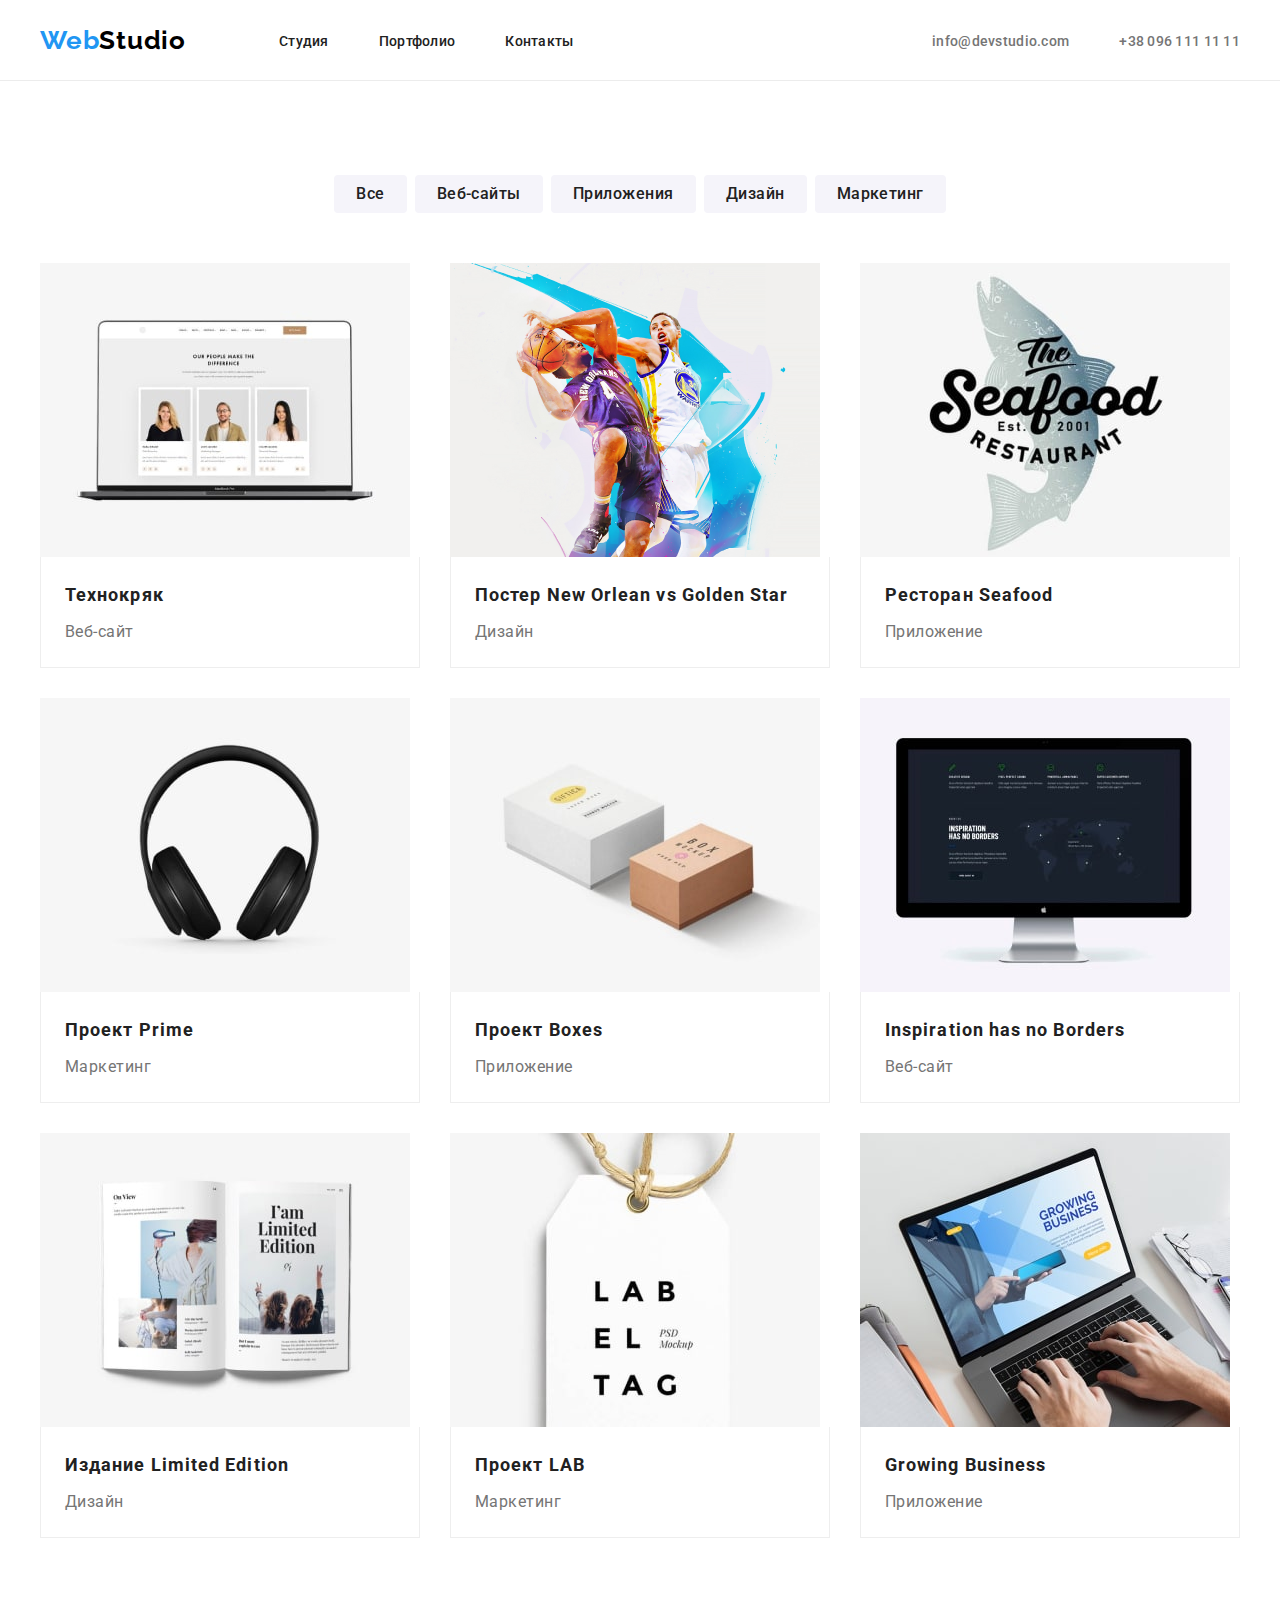
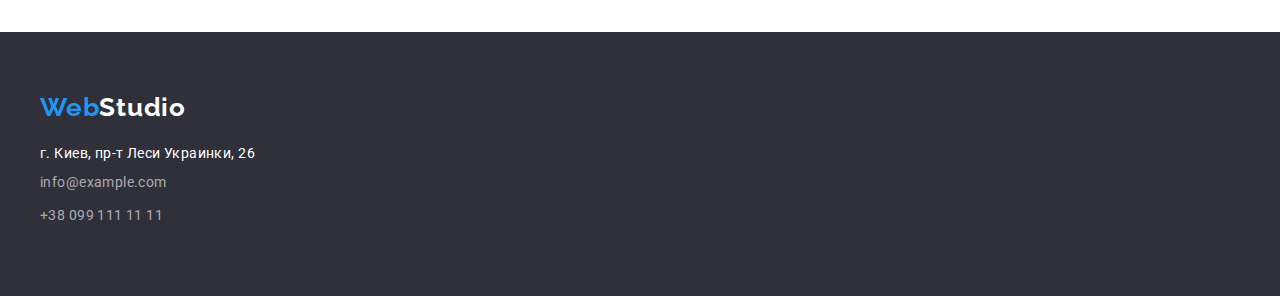
==== portfolio.html @ 244c128b "create document" ====
<!DOCTYPE html>
<html lang="en">
<head>
    <meta charset="UTF-8">
    <meta http-equiv="X-UA-Compatible" content="IE=edge">
    <meta name="viewport" content="width=device-width, initial-scale=1.0">
    <title>Portfolio</title>
    <link rel="preconnect" href="https://fonts.googleapis.com">
    <link rel="preconnect" href="https://fonts.gstatic.com" crossorigin>
    <link href="https://fonts.googleapis.com/css2?family=Raleway:wght@700&family=Roboto:wght@400;500;700;900&display=swap"
        rel="stylesheet">

        <link rel="stylesheet" href="https://cdnjs.cloudflare.com/ajax/libs/modern-normalize/1.1.0/modern-normalize.min.css"
            integrity="sha512-wpPYUAdjBVSE4KJnH1VR1HeZfpl1ub8YT/NKx4PuQ5NmX2tKuGu6U/JRp5y+Y8XG2tV+wKQpNHVUX03MfMFn9Q=="
            crossorigin="anonymous" referrerpolicy="no-referrer" />


    <link rel="stylesheet" href="./css/styles.css">
</head>
    <body class="body">
        <!-- Верхняя линия-->
        <header class="header">
            <div class="container header-container">
                <nav class="header-navigation">
                    
                    <a class="link mainlogo" href="">Web<span class="mainlogo-second">Studio</span></a>
                    
                    <!-- Навигация -->
                    <ul class="list header-list">
                        <li class="header-item "><a class="link header-link" href="./index.html">Студия</a></li>
                        <li class="header-item "><a class="link header-link" href="./portfolio.html">Портфолио</a></li>
                        <li class="header-item "><a class="link header-link" href="">Контакты</a></li>
                    </ul>
                </nav>
                <!-- Контакты -->
                <ul class="list contacts-list">
                    <li class="contact-item"><a class="link contact-link" href="">info@devstudio.com</a></li>
                    <li class="contact-item"><a class="link contact-link" href="">+38 096 111 11 11</a></li>
                </ul>
            </div>
        </header>
        
        <main class="main">
            <section class="main-section">
                <div class="container header-container">
                <!-- <h1 class="visually-hidden">Портфолио</h1> -->
                <!-- <section class="button-section"> -->
                    <ul class="list button-section-list">
                        <li class="button-section-item">
                            <button class="button-section-btn" type="button">Все</button>
                        </li>
                        <li class="button-section-item">
                            <button class="button-section-btn" type="button">Веб-сайты</button>
                        </li>
                        <li class="button-section-item">
                            <button class="button-section-btn" type="button">Приложения</button>
                        </li>
                        <li class="button-section-item">
                            <button class="button-section-btn" type="button">Дизайн</button>
                        </li>
                        <li class="button-section-item">
                            <button class="button-section-btn" type="button">Маркетинг</button>
                        </li>
                    </ul>
                <!-- </section> -->
                <!-- <section class="main-section"> -->
                </div>
                <div class="container header-container">
                    <ul class="list main-section-list">
                        <li class="main-section-item">
                            
                                <img src="./img/portfolio1.jpg" alt="" width="370" >
                            <div class="main-section-card">
                                <h3 class="main-section-title">Технокряк</h3>
                                <p class="main-section-text">Веб-сайт</p>
                            </div>
                        </li>
                        <li class="main-section-item">
                            
                                <img src="./img/portfolio2.jpg" alt="" width="370" >
                            <div class="main-section-card">
                                <h3 class="main-section-title">Постер New Orlean vs Golden Star</h3>
                                <p class="main-section-text">Дизайн</p>
                            </div>
                        </li>
                        <li class="main-section-item">
                            
                                <img src="./img/portfolio3.jpg" alt="" width="370" >
                            <div class="main-section-card">
                                <h3 class="main-section-title">Ресторан Seafood</h3>
                                <p class="main-section-text">Приложение</p>
                            </div>
                        </li>
                        <li class="main-section-item">
                            
                                <img src="./img/portfolio4.jpg" alt="" width="370" >
                            <div class="main-section-card">
                                <h3 class="main-section-title">Проект Prime</h3>
                                <p class="main-section-text">Маркетинг</p>
                            </div>
                        </li>
                        <li class="main-section-item">
                            
                                <img src="./img/portfolio5.jpg" alt="" width="370" >
                            <div class="main-section-card">
                                <h3 class="main-section-title">Проект Boxes</h3>
                                <p class="main-section-text">Приложение</p>
                            </div>
                        </li>
                        <li class="main-section-item">
                            
                                <img src="./img/portfolio6.jpg" alt="" width="370" >
                            <div class="main-section-card">
                                <h3 class="main-section-title">Inspiration has no Borders</h3>
                                <p class="main-section-text">Веб-сайт</p>
                            </div>
                        </li>
                        <li class="main-section-item">
                            
                                <img src="./img/portfolio7.jpg" alt="" width="370" >
                            <div class="main-section-card">
                                <h3 class="main-section-title">Издание Limited Edition</h3>
                                <p class="main-section-text">Дизайн</p>
                            </div>
                        </li>
                        <li class="main-section-item">
                            
                                <img src="./img/portfolio8.jpg" alt="" width="370" >
                            <div class="main-section-card">
                                <h3 class="main-section-title">Проект LAB</h3>
                                <p class="main-section-text">Маркетинг</p>
                            </div>
                        </li>
                        <li class="main-section-item">
                            
                                <img src="./img/portfolio9.jpg" alt="" width="370" >
                            <div class="main-section-card">
                                <h3 class="main-section-title">Growing Business</h3>
                                <p class="main-section-text">Приложение</p>
                            </div>
                        </li>
                    </ul>
                </div>
            </section>

        </main>

        <!-- Подвал -->
    <footer class="footer">
        <div class="container">
            <address class="addres">
                <a class="link mainlogo" href="">Web<span class="mainlogo-third">Studio</span></a>
                <ul class="list addres-list">
                    <li class="address-item"><a class="link addres-link-1" href="https://goo.gl/maps/SievRyqMkTLKLwNH8">г.
                            Киев, пр-т Леси Украинки, 26</a></li>
                    <li class="address-item"><a class="link addres-link-2"
                            href="milto:info@example.com">info@example.com</a></li>
                    <li class="address-item"><a class="link addres-link-2" href="tel:+380991111111">+38 099 111 11 11</a>
                    </li>
                </ul>
            </address>
        </div>
    </footer>
        
    </body>
</html>
---- css/styles.css ----
:root {
  --main-logo-color: #2196f3;
  --second-logo-color: #000000;
  --thirdlogo-color: #ffffff;
  --header-text-color-first: #212121;
  --header-text-color-second: #757575;
  --header-text-color-third: #2196f3;
  --main-text-color: #212121;
  --second-text-color: #757575;
  --third-text-color: #ffffff;
  --footer-color-contact1: #ffffff;
  --footer-color-contact2: rgba(255, 255, 255, 0.6);
  --main-btn-color: #f5f4fa;
  --second-btn-color: #2196f3;
  --third-btn-color: #188ce8;
  --background-color: #2f303a;
}

img {
  display: block;
}

p,
h1,
h2,
h3,
h4,
h5,
h6 {
  margin: 0;
}

ul {
  margin: 0;
  padding: 0;
  list-style-type: none;
}

.list {
  list-style: none;
}

.link {
  text-decoration: none;
}

button {
  cursor: pointer;
}

body {
  font-family: 'Roboto', sans-serif;
  color: var(--main-text-color);
  margin: auto;
}

.container {
  width: 1200px;
  padding-right: 15px;
  padding-left: 15px;
  margin: 0 auto;
}

/*------------------ header------------------- */
.header {
  display: flex;
  background-color: #ffffff;
  height: 80px;
  border-bottom: 1px solid #ececec;
}

.header-container {
  display: flex;
  align-items: center;
  justify-content: center;
}

.header-navigation {
  display: flex;
  align-items: center;
}

.mainlogo {
  font-family: Raleway;
  font-weight: 700;
  font-size: 26px;
  line-height: 1.19;
  letter-spacing: 0.03em;
  color: var(--main-logo-color);
}

.mainlogo-second {
  font-family: Raleway;
  font-weight: 700;
  font-size: 26px;
  line-height: 1.19;
  letter-spacing: 0.03em;
  color: var(--second-logo-color);
}

.mainlogo-third {
  font-family: Raleway;
  font-weight: 700;
  font-size: 26px;
  line-height: 1.19;
  letter-spacing: 0.03em;
  color: var(--thirdlogo-color);
}

.header-list {
  display: flex;
  padding-left: 93px;
}

.header-item:not(:last-child) {
  padding-right: 50px;
}

.header-link {
  font-weight: 500;
  font-size: 14px;
  line-height: 1.14;
  letter-spacing: 0.02em;
  color: var(--header-text-color-first);
}

.header-link:hover {
  color: var(--header-text-color-third);
}

.contacts-list {
  display: flex;
  align-items: center;
  margin-left: auto;
}

.contact-item:not(:last-child) {
  padding-right: 50px;
}

.contact-link {
  font-weight: 500;
  font-size: 14px;
  line-height: 1.14;
  letter-spacing: 0.02em;
  color: var(--header-text-color-second);
}

.contact-link:hover {
  color: var(--header-text-color-third);
}
/*------------------ header------------------- */

/*------------------ main------------------- */
.main {
  background-color: #ffffff;
}
/* index.html */
.hero-section {
  display: flex;
  flex-direction: column;
  justify-content: center;
  align-items: center;
  background-color: var(--background-color);
  height: 600px;
}
.hero-title {
  font-weight: 900;
  font-size: 44px;
  line-height: 1.36;
  text-align: center;
  letter-spacing: 0.06em;
  text-transform: uppercase;
  color: var(--third-text-color);
  margin-bottom: 30px;
}

.hero-button {
  font-weight: 700;
  font-size: 16px;
  line-height: 1.87;
  letter-spacing: 0.06em;
  color: var(--third-text-color);
  background-color: var(--second-btn-color);
  cursor: pointer;
  border-radius: 4px;
  border: none;
  font-size: 16px;
  padding: 10px 32px;
  box-shadow: 0px 4px 4px rgba(0, 0, 0, 0.15);
}
.hero-button:hover {
  background-color: var(--third-btn-color);
}

.section-a {
  display: flex;
  padding-top: 94px;
  padding-bottom: 94px;
}

.section-a-list {
  display: flex;
  justify-content: center;
  /* height: 101px; */
}

.section-a-item:not(:last-child) {
  padding-right: 30px;
}

.section-a-card {
  width: 270px;
  /* height: 110px; */
}

.section-a-title {
  font-weight: 700;
  font-size: 14px;
  line-height: 1.14;
  letter-spacing: 0.03em;
  text-transform: uppercase;
  color: var(--main-text-color);
  padding-bottom: 10px;
}

.section-a-text {
  font-weight: 400;
  font-size: 14px;
  line-height: 1.71;
  letter-spacing: 0.03em;
  color: var(--second-text-color);
}

.section-b-title {
  font-weight: 700;
  font-size: 36px;
  line-height: 1.17;
  text-align: center;
  letter-spacing: 0.03em;
  color: var(--main-text-color);
  margin-bottom: 50px;
}

.section-b {
  padding-bottom: 94px;
}

.section-b-list {
  display: flex;
  justify-content: center;
}

.section-b-item:not(:last-child) {
  padding-right: 30px;
}

.section-c {
  background-color: #f5f4fa;
  padding-bottom: 94px;
  padding-top: 94px;
}

.section-c-list {
  display: flex;
  flex-wrap: wrap;
  justify-content: center;
  margin-left: -30px;
}

.section-c-item {
  background-color: var(--white-color);
  box-shadow: 0px 1px 3px rgba(0, 0, 0, 0.12), 0px 1px 1px rgba(0, 0, 0, 0.14),
    0px 2px 1px rgba(0, 0, 0, 0.2);
  margin-left: 30px;
}

.section-c-main-title {
  font-weight: 700;
  font-size: 36px;
  line-height: 1.17;
  text-align: center;
  letter-spacing: 0.03em;
  color: var(--main-text-color);
  margin-bottom: 50px;
}

.section-c-container {
  padding-top: 30px;
  padding-bottom: 30px;
}

.section-c-title {
  font-weight: 500;
  font-size: 16px;
  line-height: 1.19;
  text-align: center;
  letter-spacing: 0.03em;
  color: var(--main-text-color);
  padding-bottom: 10px;
}

.section-c-text {
  font-weight: 400;
  font-size: 16px;
  line-height: 1.19;
  text-align: center;
  letter-spacing: 0.03em;
  color: var(--second-text-color);
}
/* index.html */

/*----------------- portfolio------------------ */
.main-section {
  padding-top: 94px;
  padding-bottom: 94px;
}

.button-section-item {
  display: inline;
}

.button-section-list {
  display: flex;
  justify-content: center;
  margin-bottom: 50px;
}

.button-section-item:not(:last-child) {
  padding-right: 8px;
}

.button-section-btn {
  font-family: Roboto;
  font-weight: 500;
  font-size: 16px;
  line-height: 1.62;
  text-align: center;
  letter-spacing: 0.03em;
  color: var(--main-text-color);
  background-color: var(--main-btn-color);
  cursor: pointer;
  border-radius: 4px;
  border: none;
  padding: 6px 22px;
}
.button-section-btn:hover {
  color: var(--third-text-color);
  background-color: var(--second-btn-color);
  box-shadow: 0px 3px 1px rgba(0, 0, 0, 0.1), 0px 1px 2px rgba(0, 0, 0, 0.08),
    0px 2px 2px rgba(0, 0, 0, 0.12);
}

.main-section-list {
  display: flex;
  flex-wrap: wrap;
  margin-right: -30px;
  margin-bottom: -30px;
}

.main-section-item {
  flex-basis: calc((100% / 3) - 30px);
  margin-right: 30px;
  margin-bottom: 30px;
}

.main-section-card {
  padding: 20px 24px;
  border-bottom: 1px solid #eeeeee;
  border-right: 1px solid #eeeeee;
  border-left: 1px solid #eeeeee;
}

.main-section-title {
  font-weight: 700;
  font-size: 18px;
  line-height: 2;
  letter-spacing: 0.06em;
  color: var(--main-text-color);
  margin-bottom: 4px;
}

.main-section-text {
  font-weight: 400;
  font-size: 16px;
  line-height: 1.87;
  letter-spacing: 0.03em;
  color: var(--second-text-color);
}
/* portfolio */

/*------------------- main---------------------- */

/*-------------------- footer------------------- */
.footer {
  display: flex;
  background-color: var(--background-color);
  padding-top: 60px;
  padding-bottom: 60px;
}
.addres {
  font-style: normal;
}
.addres-link-1 {
  font-weight: 400;
  font-size: 14px;
  line-height: 1.71px;
  letter-spacing: 0.03em;
  color: var(--footer-color-contact1);
}

.addres-list {
  padding-top: 20px;
}

.address-item {
  margin-bottom: 9px;
}

.addres-link-2 {
  font-weight: 400;
  font-size: 14px;
  line-height: 1.71;
  letter-spacing: 0.03em;
  color: var(--footer-color-contact2);
}

.addres-link-1:hover {
  color: var(--header-text-color-third);
}
.addres-link-2:hover {
  color: var(--header-text-color-third);
}
/*------------------ footer------------------- */
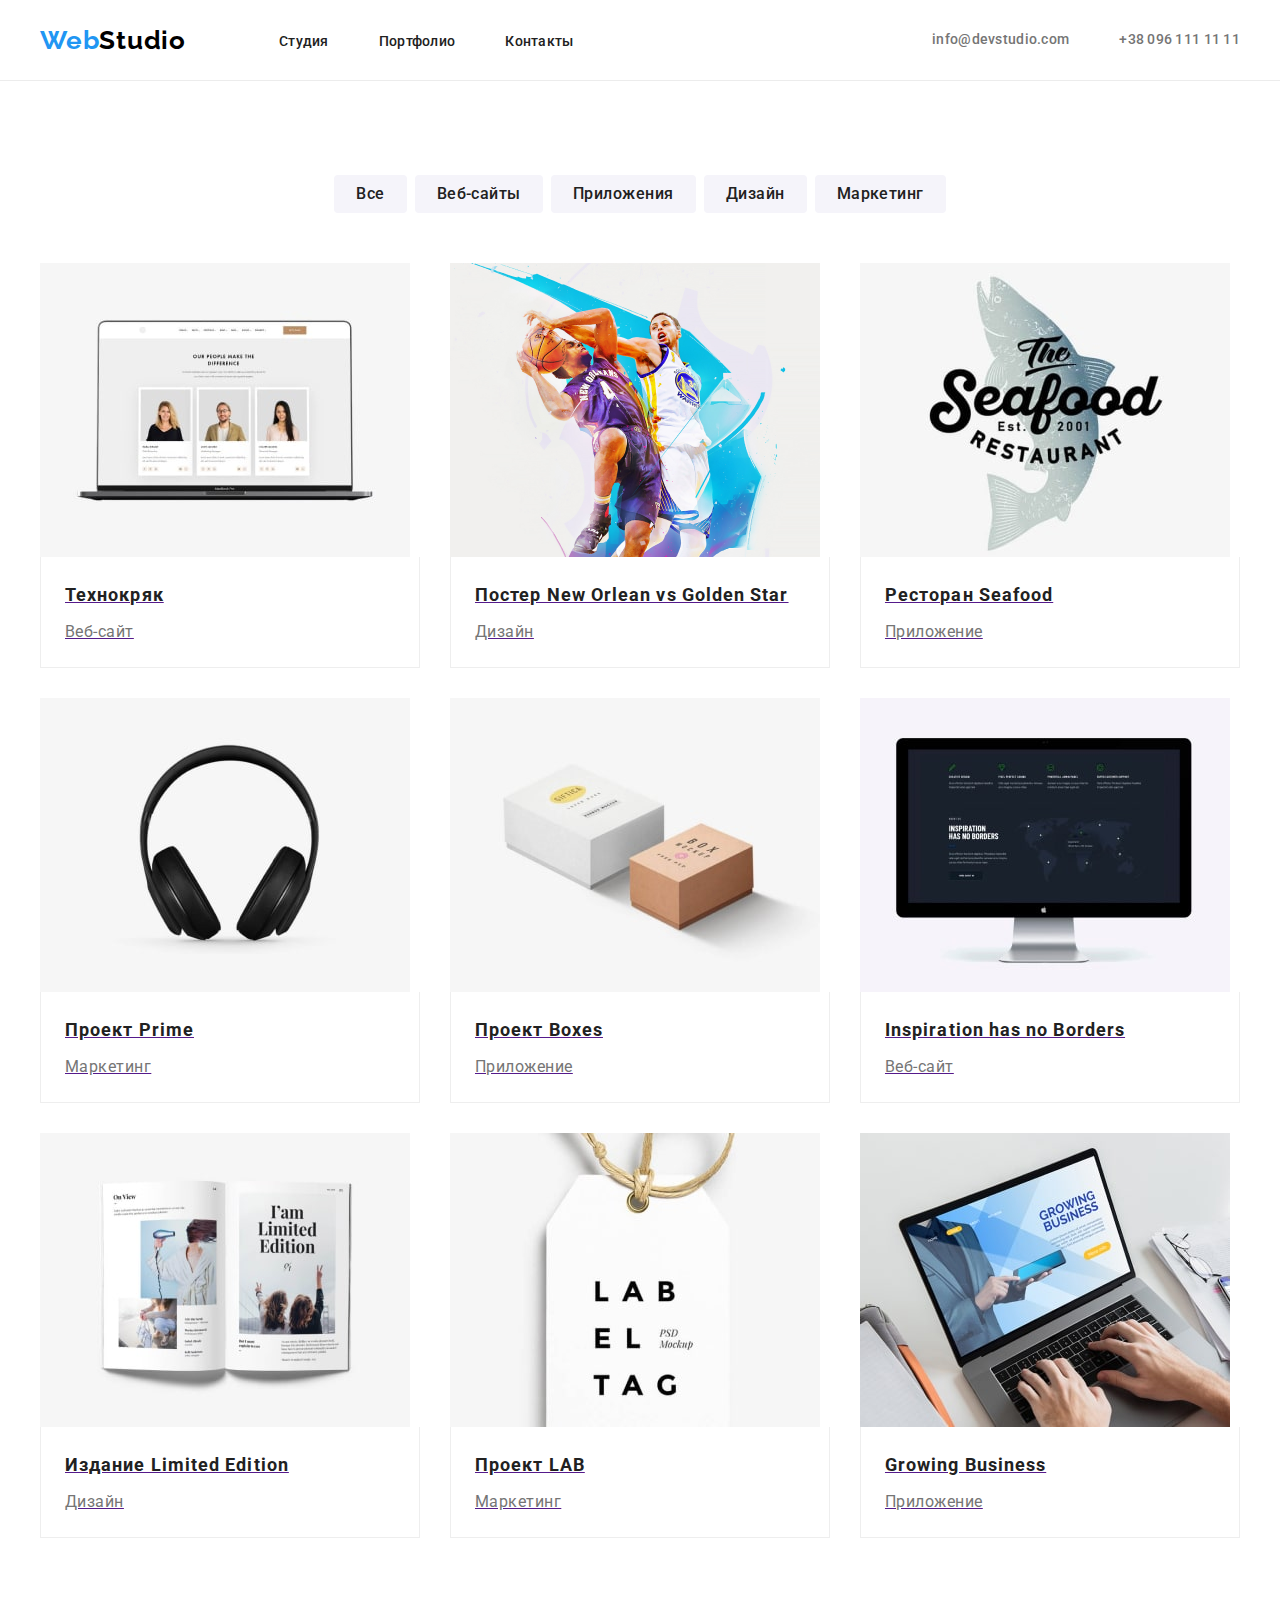
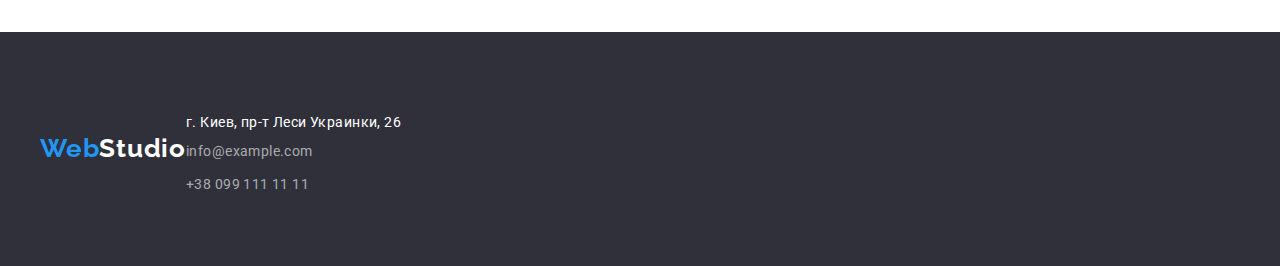
==== commit 88a4e586: "shadows" ====
--- a/portfolio.html
+++ b/portfolio.html
@@ -67,77 +67,96 @@
                 </div>
                 <div class="container header-container">
                     <ul class="list main-section-list">
+                        
+                            <li class="main-section-item">
+                                <a href="" class="main-section-card-link">
+                                    <img src="./img/portfolio1.jpg" alt="" width="370" >
+                                    <div class="main-section-card">
+                                        <h3 class="main-section-title">Технокряк</h3>
+                                        <p class="main-section-text">Веб-сайт</p>
+                                    </div>
+                                </a>
+                            </li>
+                        
                         <li class="main-section-item">
                             
-                                <img src="./img/portfolio1.jpg" alt="" width="370" >
-                            <div class="main-section-card">
-                                <h3 class="main-section-title">Технокряк</h3>
-                                <p class="main-section-text">Веб-сайт</p>
-                            </div>
+                            <a href="" class="main-section-card-link">
+                                <img src="./img/portfolio2.jpg" alt="" width="370" >
+                                <div class="main-section-card">
+                                    <h3 class="main-section-title">Постер New Orlean vs Golden Star</h3>
+                                    <p class="main-section-text">Дизайн</p>
+                                </div>
+                            </a>
                         </li>
                         <li class="main-section-item">
                             
-                                <img src="./img/portfolio2.jpg" alt="" width="370" >
-                            <div class="main-section-card">
-                                <h3 class="main-section-title">Постер New Orlean vs Golden Star</h3>
-                                <p class="main-section-text">Дизайн</p>
-                            </div>
+                            <a href="" class="main-section-card-link">
+                                <img src="./img/portfolio3.jpg" alt="" width="370" >
+                                <div class="main-section-card">
+                                    <h3 class="main-section-title">Ресторан Seafood</h3>
+                                    <p class="main-section-text">Приложение</p>
+                                </div>
+                            </a>
                         </li>
                         <li class="main-section-item">
                             
-                                <img src="./img/portfolio3.jpg" alt="" width="370" >
-                            <div class="main-section-card">
-                                <h3 class="main-section-title">Ресторан Seafood</h3>
-                                <p class="main-section-text">Приложение</p>
-                            </div>
+                            <a href="" class="main-section-card-link">
+                                <img src="./img/portfolio4.jpg" alt="" width="370" >
+                                <div class="main-section-card">
+                                    <h3 class="main-section-title">Проект Prime</h3>
+                                    <p class="main-section-text">Маркетинг</p>
+                                </div>
+                            </a>
                         </li>
                         <li class="main-section-item">
                             
-                                <img src="./img/portfolio4.jpg" alt="" width="370" >
-                            <div class="main-section-card">
-                                <h3 class="main-section-title">Проект Prime</h3>
-                                <p class="main-section-text">Маркетинг</p>
-                            </div>
+                            <a href="" class="main-section-card-link">
+                                <img src="./img/portfolio5.jpg" alt="" width="370" >
+                                <div class="main-section-card">
+                                    <h3 class="main-section-title">Проект Boxes</h3>
+                                    <p class="main-section-text">Приложение</p>
+                                </div>
+                            </a>
                         </li>
                         <li class="main-section-item">
                             
-                                <img src="./img/portfolio5.jpg" alt="" width="370" >
-                            <div class="main-section-card">
-                                <h3 class="main-section-title">Проект Boxes</h3>
-                                <p class="main-section-text">Приложение</p>
-                            </div>
+                            <a href="" class="main-section-card-link">
+                                <img src="./img/portfolio6.jpg" alt="" width="370" >
+                                <div class="main-section-card">
+                                    <h3 class="main-section-title">Inspiration has no Borders</h3>
+                                    <p class="main-section-text">Веб-сайт</p>
+                                </div>
+                            </a>
                         </li>
                         <li class="main-section-item">
                             
-                                <img src="./img/portfolio6.jpg" alt="" width="370" >
-                            <div class="main-section-card">
-                                <h3 class="main-section-title">Inspiration has no Borders</h3>
-                                <p class="main-section-text">Веб-сайт</p>
-                            </div>
+                            <a href="" class="main-section-card-link">
+                                <img src="./img/portfolio7.jpg" alt="" width="370" >
+                                <div class="main-section-card">
+                                    <h3 class="main-section-title">Издание Limited Edition</h3>
+                                    <p class="main-section-text">Дизайн</p>
+                                </div>
+                            </a>
                         </li>
                         <li class="main-section-item">
                             
-                                <img src="./img/portfolio7.jpg" alt="" width="370" >
-                            <div class="main-section-card">
-                                <h3 class="main-section-title">Издание Limited Edition</h3>
-                                <p class="main-section-text">Дизайн</p>
-                            </div>
+                            <a href="" class="main-section-card-link">
+                                <img src="./img/portfolio8.jpg" alt="" width="370" >
+                                <div class="main-section-card">
+                                    <h3 class="main-section-title">Проект LAB</h3>
+                                    <p class="main-section-text">Маркетинг</p>
+                                </div>
+                            </a>
                         </li>
                         <li class="main-section-item">
                             
-                                <img src="./img/portfolio8.jpg" alt="" width="370" >
-                            <div class="main-section-card">
-                                <h3 class="main-section-title">Проект LAB</h3>
-                                <p class="main-section-text">Маркетинг</p>
-                            </div>
-                        </li>
-                        <li class="main-section-item">
-                            
+                            <a href="" class="main-section-card-link">
                                 <img src="./img/portfolio9.jpg" alt="" width="370" >
-                            <div class="main-section-card">
-                                <h3 class="main-section-title">Growing Business</h3>
-                                <p class="main-section-text">Приложение</p>
-                            </div>
+                                <div class="main-section-card">
+                                    <h3 class="main-section-title">Growing Business</h3>
+                                    <p class="main-section-text">Приложение</p>
+                                </div>
+                            </a>
                         </li>
                     </ul>
                 </div>
--- a/css/styles.css
+++ b/css/styles.css
@@ -14,6 +14,9 @@
   --second-btn-color: #2196f3;
   --third-btn-color: #188ce8;
   --background-color: #2f303a;
+  --social-link-color: #afb1b8;
+  --social-link-color2: #ffffff;
+  --footer-social-link-color: ;
 }
 
 img {
@@ -139,15 +142,32 @@
 }
 
 .contact-link {
+  display: flex;
   font-weight: 500;
   font-size: 14px;
   line-height: 1.14;
   letter-spacing: 0.02em;
   color: var(--header-text-color-second);
-}
-
-.contact-link:hover {
+  justify-content: center;
+  align-items: center;
+}
+
+.icon-mail {
+  width: 16px;
+  height: 12px;
+  margin-right: 10px;
+}
+
+.icon-smartphone {
+  width: 10px;
+  height: 16px;
+  margin-right: 10px;
+}
+
+.contact-link:hover,
+.contact-link:focus {
   color: var(--header-text-color-third);
+  fill: var(--header-text-color-third);
 }
 /*------------------ header------------------- */
 
@@ -162,8 +182,15 @@
   justify-content: center;
   align-items: center;
   background-color: var(--background-color);
+  background-image: linear-gradient(rgba(47, 48, 58, 0.4), rgba(47, 48, 58, 0.4)),
+    url(../img/banner.jpg);
+  background-repeat: no-repeat;
+  background-position: center;
   height: 600px;
-}
+  max-width: 1600px;
+  margin: 0 auto;
+}
+
 .hero-title {
   font-weight: 900;
   font-size: 44px;
@@ -184,6 +211,7 @@
   background-color: var(--second-btn-color);
   cursor: pointer;
   border-radius: 4px;
+
   border: none;
   font-size: 16px;
   padding: 10px 32px;
@@ -214,6 +242,20 @@
   /* height: 110px; */
 }
 
+.section-a-icon-container {
+  display: flex;
+  background: #f5f4fa;
+  width: 270px;
+  height: 120px;
+  border-radius: 4px;
+  padding: 25px 100px;
+}
+
+.section-a-icon {
+  width: 70px;
+  height: 70px;
+}
+
 .section-a-title {
   font-weight: 700;
   font-size: 14px;
@@ -222,6 +264,7 @@
   text-transform: uppercase;
   color: var(--main-text-color);
   padding-bottom: 10px;
+  margin-top: 30px;
 }
 
 .section-a-text {
@@ -287,7 +330,6 @@
 
 .section-c-container {
   padding-top: 30px;
-  padding-bottom: 30px;
 }
 
 .section-c-title {
@@ -307,6 +349,92 @@
   text-align: center;
   letter-spacing: 0.03em;
   color: var(--second-text-color);
+}
+
+.social-link-container {
+  display: flex;
+  flex-direction: row;
+  justify-content: space-between;
+  align-items: center;
+  width: 206px;
+  height: 44px;
+  margin: 16px 32px 30px;
+  /* border: 1px solid #2196f3; */
+}
+
+.social-link-list {
+  width: 44px;
+  height: 44px;
+}
+
+.social-link {
+  width: 100%;
+  height: 100%;
+  border-radius: 50%;
+  display: flex;
+  justify-content: center;
+  align-items: center;
+  /* background-color: #188ce8; */
+}
+
+.social-link:focus,
+.social-link:hover {
+  background-color: #188ce8;
+}
+
+.social-link:focus .section-c-social-link,
+.social-link:hover .section-c-social-link {
+  fill: var(--third-text-color);
+}
+
+.section-c-social-link {
+  width: 20px;
+  height: 20px;
+  fill: var(--social-link-color);
+  box-shadow: 0px 4px 4px rgba(0, 0, 0, 0.25);
+}
+
+.client-section {
+  padding-top: 94px;
+  padding-bottom: 94px;
+}
+
+.client-list {
+  display: flex;
+}
+
+.client-list {
+  display: flex;
+  justify-content: space-between;
+}
+
+.client-item {
+}
+
+.client-link {
+  display: flex;
+  width: 170px;
+  height: 92px;
+  padding: 16px 32px;
+  border-radius: 4px;
+  border: 1px solid;
+  color: var(--social-link-color);
+}
+.client-icon {
+  width: 106px;
+  height: 60px;
+  fill: var(--social-link-color);
+}
+
+.client-link:hover,
+.client-link:focus {
+  color: var(--second-btn-color);
+}
+
+.client-item:hover .client-icon,
+.client-item:focus .client-icon {
+  color: var(--second-btn-color);
+  fill: var(--second-btn-color);
 }
 /* index.html */
 
@@ -364,6 +492,15 @@
   margin-bottom: 30px;
 }
 
+.main-section-card-link {
+  display: block;
+}
+
+.main-section-card-link:hover,
+.main-section-card-link:focus {
+  box-shadow: 0px 4px 4px rgba(0, 0, 0, 0.25);
+}
+
 .main-section-card {
   padding: 20px 24px;
   border-bottom: 1px solid #eeeeee;
@@ -398,6 +535,17 @@
   padding-top: 60px;
   padding-bottom: 60px;
 }
+
+.footer-text {
+  font-weight: 700;
+  font-size: 14px;
+  line-height: 1.14px;
+  letter-spacing: 0.03em;
+  text-transform: uppercase;
+  color: #ffffff;
+  margin-bottom: 20px;
+}
+
 .addres {
   font-style: normal;
 }
@@ -431,4 +579,66 @@
 .addres-link-2:hover {
   color: var(--header-text-color-third);
 }
+
+.addres {
+  display: flex;
+  align-items: center;
+}
+
+.footer-link-container {
+  display: flex;
+}
+
+.footer-social {
+  display: block;
+  margin: 0;
+  padding: 0;
+  padding-top: 15px;
+  padding-bottom: 40px;
+
+  margin-left: 70px;
+}
+
+.footer-social-link {
+  width: 20px;
+  height: 20px;
+}
 /*------------------ footer------------------- */
+
+.footer-link-container {
+  display: flex;
+  flex-direction: row;
+  justify-content: space-between;
+  align-items: center;
+  width: 206px;
+  height: 44px;
+  margin: 16px 32px 30px 0px;
+  /* border: 1px solid #2196f3; */
+}
+
+.footer-link-list {
+  width: 44px;
+  height: 44px;
+}
+
+.footer-link {
+  width: 100%;
+  height: 100%;
+  border-radius: 50%;
+  display: flex;
+  justify-content: center;
+  align-items: center;
+  background-color: rgba(255, 255, 255, 0.1);
+  box-shadow: 0px 4px 4px rgba(0, 0, 0, 0.25);
+}
+
+.footer-link:focus,
+.footer-link:hover {
+  background-color: #188ce8;
+}
+
+.footer-social-link {
+  width: 20px;
+  height: 20px;
+  fill: var(--footer-color-contact1);
+}
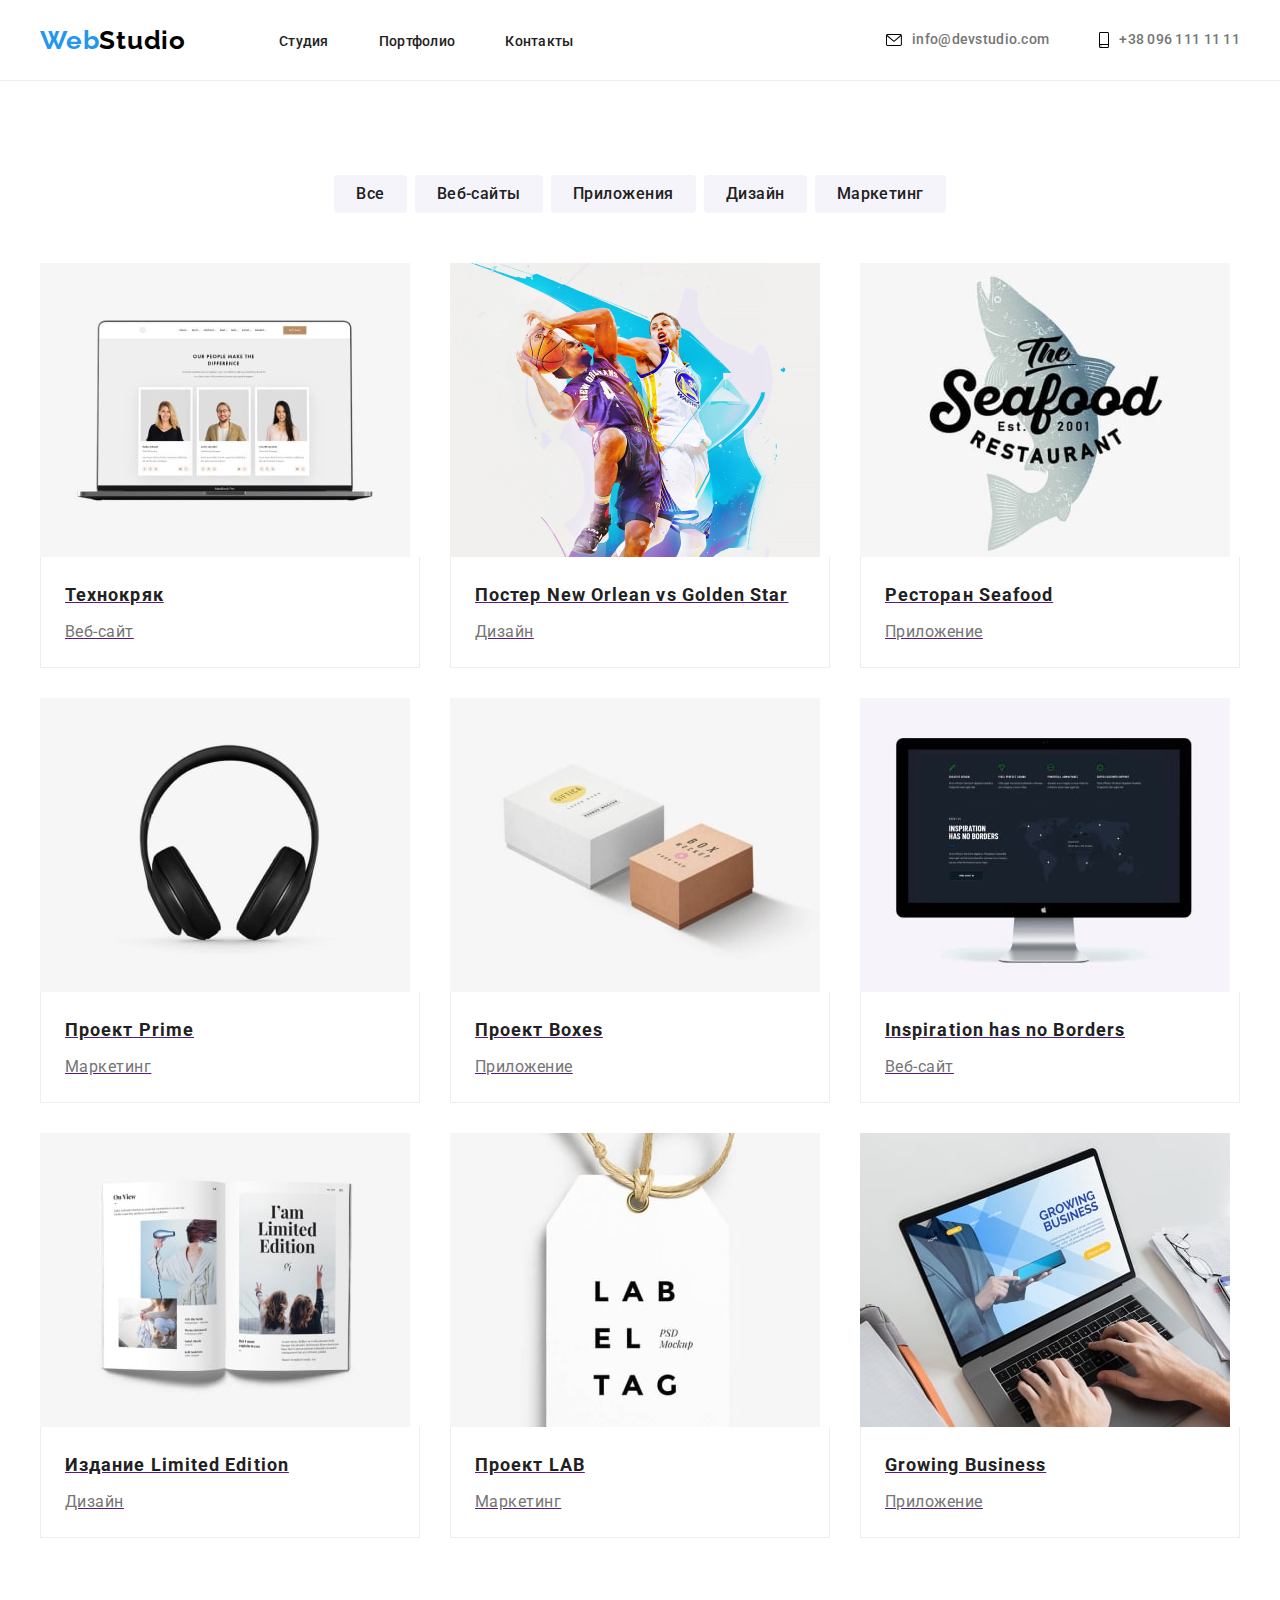
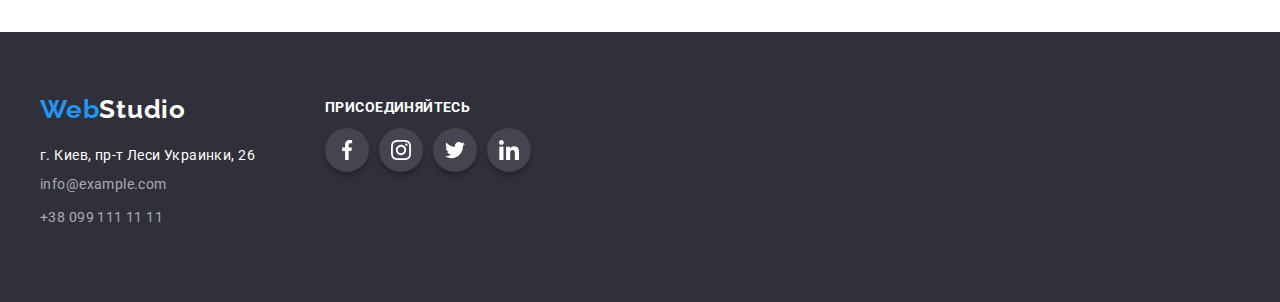
==== commit 323c1929: "header footer" ====
--- a/portfolio.html
+++ b/portfolio.html
@@ -22,9 +22,8 @@
         <header class="header">
             <div class="container header-container">
                 <nav class="header-navigation">
-                    
                     <a class="link mainlogo" href="">Web<span class="mainlogo-second">Studio</span></a>
-                    
+        
                     <!-- Навигация -->
                     <ul class="list header-list">
                         <li class="header-item "><a class="link header-link" href="./index.html">Студия</a></li>
@@ -34,8 +33,23 @@
                 </nav>
                 <!-- Контакты -->
                 <ul class="list contacts-list">
-                    <li class="contact-item"><a class="link contact-link" href="">info@devstudio.com</a></li>
-                    <li class="contact-item"><a class="link contact-link" href="">+38 096 111 11 11</a></li>
+                    <li class="contact-item">
+                        <a class="link contact-link" href="mailto:info@devstudio.com">
+                            <svg class="icon-mail">
+                                <use href="./img/symbol.svg#icon-mail"></use>
+                            </svg>
+                            info@devstudio.com
+                        </a>
+        
+                    </li>
+                    <li class="contact-item">
+                        <a class="link contact-link" href="">
+                            <svg class="icon-smartphone">
+                                <use href="./img/symbol.svg#icon-smartphone"></use>
+                            </svg>
+                            +38 096 111 11 11
+                        </a>
+                    </li>
                 </ul>
             </div>
         </header>
@@ -168,15 +182,53 @@
     <footer class="footer">
         <div class="container">
             <address class="addres">
-                <a class="link mainlogo" href="">Web<span class="mainlogo-third">Studio</span></a>
-                <ul class="list addres-list">
-                    <li class="address-item"><a class="link addres-link-1" href="https://goo.gl/maps/SievRyqMkTLKLwNH8">г.
-                            Киев, пр-т Леси Украинки, 26</a></li>
-                    <li class="address-item"><a class="link addres-link-2"
-                            href="milto:info@example.com">info@example.com</a></li>
-                    <li class="address-item"><a class="link addres-link-2" href="tel:+380991111111">+38 099 111 11 11</a>
-                    </li>
-                </ul>
+                <div class="footer-container">
+                    <a class="link mainlogo" href="">Web<span class="mainlogo-third">Studio</span></a>
+                    <ul class="list addres-list">
+                        <li class="address-item"><a class="link addres-link-1"
+                                href="https://goo.gl/maps/SievRyqMkTLKLwNH8">г. Киев, пр-т Леси Украинки, 26</a></li>
+                        <li class="address-item"><a class="link addres-link-2"
+                                href="milto:info@example.com">info@example.com</a></li>
+                        <li class="address-item"><a class="link addres-link-2" href="tel:+380991111111">+38 099 111 11
+                                11</a></li>
+                    </ul>
+    
+                </div>
+                <div class="footer-social">
+                    <h3 class="footer-text">ПРИСОЕДИНЯЙТЕСЬ</h3>
+                    <ul class="footer-link-container list">
+                        <li class="footer-link-list">
+                            <a href="" class="footer-link">
+                                <svg class="footer-social-link">
+                                    <use href="./img/symbol.svg#icon-facebook"></use>
+                                </svg>
+                            </a>
+                        </li>
+                        <li class="footer-link-list">
+                            <a href="" class="footer-link">
+                                <svg class="footer-social-link">
+                                    <use href="./img/symbol.svg#icon-instagram"></use>
+                                </svg>
+                            </a>
+                        </li>
+                        <li class="footer-link-list">
+                            <a href="" class="footer-link">
+                                <svg class="footer-social-link">
+                                    <use href="./img/symbol.svg#icon-twitter"></use>
+                                </svg>
+                            </a>
+                        </li>
+                        <li class="footer-link-list">
+                            <a href="" class="footer-link">
+                                <svg class="footer-social-link">
+                                    <use href="./img/symbol.svg#icon-linkedin"></use>
+                                </svg>
+                            </a>
+                        </li>
+    
+    
+                    </ul>
+                </div>
             </address>
         </div>
     </footer>
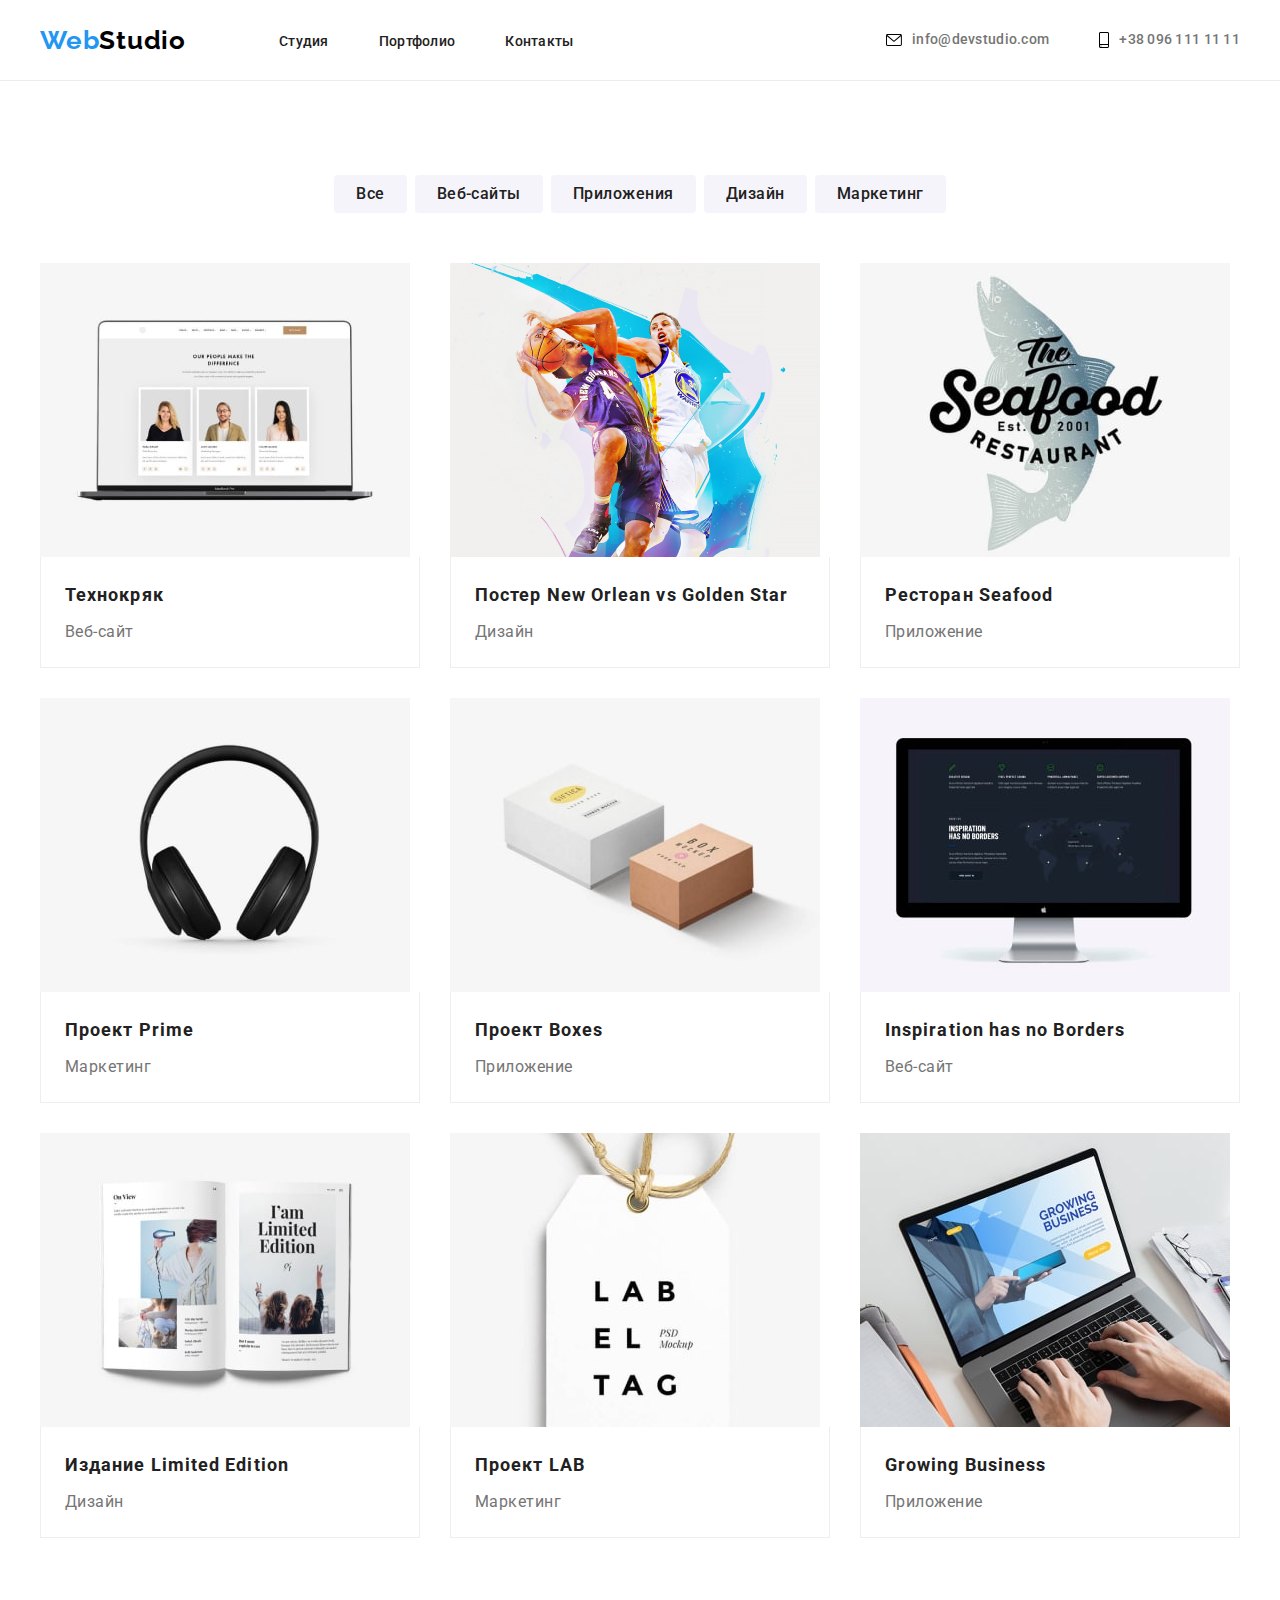
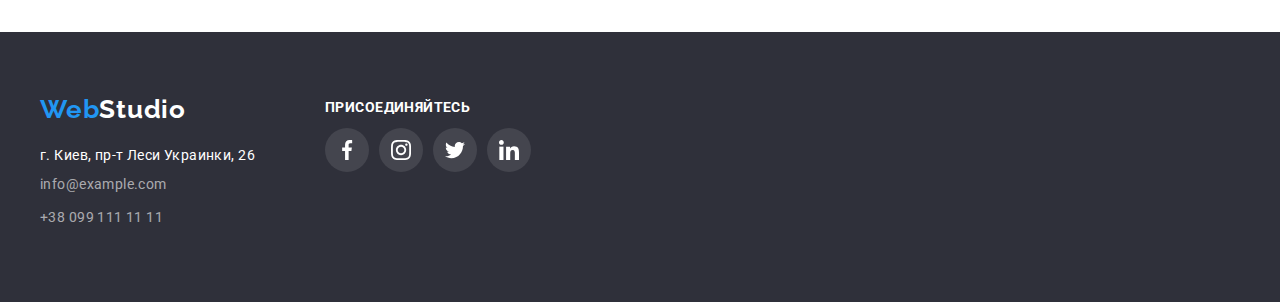
==== commit 39dc17bb: "hover focus" ====
--- a/portfolio.html
+++ b/portfolio.html
@@ -83,7 +83,7 @@
                     <ul class="list main-section-list">
                         
                             <li class="main-section-item">
-                                <a href="" class="main-section-card-link">
+                                <a href="" class="main-section-card-link link">
                                     <img src="./img/portfolio1.jpg" alt="" width="370" >
                                     <div class="main-section-card">
                                         <h3 class="main-section-title">Технокряк</h3>
@@ -94,7 +94,7 @@
                         
                         <li class="main-section-item">
                             
-                            <a href="" class="main-section-card-link">
+                            <a href="" class="main-section-card-link link">
                                 <img src="./img/portfolio2.jpg" alt="" width="370" >
                                 <div class="main-section-card">
                                     <h3 class="main-section-title">Постер New Orlean vs Golden Star</h3>
@@ -104,7 +104,7 @@
                         </li>
                         <li class="main-section-item">
                             
-                            <a href="" class="main-section-card-link">
+                            <a href="" class="main-section-card-link link">
                                 <img src="./img/portfolio3.jpg" alt="" width="370" >
                                 <div class="main-section-card">
                                     <h3 class="main-section-title">Ресторан Seafood</h3>
@@ -114,7 +114,7 @@
                         </li>
                         <li class="main-section-item">
                             
-                            <a href="" class="main-section-card-link">
+                            <a href="" class="main-section-card-link link">
                                 <img src="./img/portfolio4.jpg" alt="" width="370" >
                                 <div class="main-section-card">
                                     <h3 class="main-section-title">Проект Prime</h3>
@@ -124,7 +124,7 @@
                         </li>
                         <li class="main-section-item">
                             
-                            <a href="" class="main-section-card-link">
+                            <a href="" class="main-section-card-link link">
                                 <img src="./img/portfolio5.jpg" alt="" width="370" >
                                 <div class="main-section-card">
                                     <h3 class="main-section-title">Проект Boxes</h3>
@@ -134,7 +134,7 @@
                         </li>
                         <li class="main-section-item">
                             
-                            <a href="" class="main-section-card-link">
+                            <a href="" class="main-section-card-link link">
                                 <img src="./img/portfolio6.jpg" alt="" width="370" >
                                 <div class="main-section-card">
                                     <h3 class="main-section-title">Inspiration has no Borders</h3>
@@ -144,7 +144,7 @@
                         </li>
                         <li class="main-section-item">
                             
-                            <a href="" class="main-section-card-link">
+                            <a href="" class="main-section-card-link link">
                                 <img src="./img/portfolio7.jpg" alt="" width="370" >
                                 <div class="main-section-card">
                                     <h3 class="main-section-title">Издание Limited Edition</h3>
@@ -154,7 +154,7 @@
                         </li>
                         <li class="main-section-item">
                             
-                            <a href="" class="main-section-card-link">
+                            <a href="" class="main-section-card-link link">
                                 <img src="./img/portfolio8.jpg" alt="" width="370" >
                                 <div class="main-section-card">
                                     <h3 class="main-section-title">Проект LAB</h3>
@@ -164,7 +164,7 @@
                         </li>
                         <li class="main-section-item">
                             
-                            <a href="" class="main-section-card-link">
+                            <a href="" class="main-section-card-link link">
                                 <img src="./img/portfolio9.jpg" alt="" width="370" >
                                 <div class="main-section-card">
                                     <h3 class="main-section-title">Growing Business</h3>
--- a/css/styles.css
+++ b/css/styles.css
@@ -127,13 +127,13 @@
   color: var(--header-text-color-first);
 }
 
-.header-link:hover {
+.header-link:hover,
+.header-link:focus {
   color: var(--header-text-color-third);
 }
 
 .contacts-list {
   display: flex;
-  align-items: center;
   margin-left: auto;
 }
 
@@ -143,6 +143,7 @@
 
 .contact-link {
   display: flex;
+  height: 16px;
   font-weight: 500;
   font-size: 14px;
   line-height: 1.14;
@@ -217,7 +218,8 @@
   padding: 10px 32px;
   box-shadow: 0px 4px 4px rgba(0, 0, 0, 0.15);
 }
-.hero-button:hover {
+.hero-button:hover,
+.hero-button:focus {
   background-color: var(--third-btn-color);
 }
 
@@ -248,7 +250,8 @@
   width: 270px;
   height: 120px;
   border-radius: 4px;
-  padding: 25px 100px;
+  justify-content: center;
+  align-items: center;
 }
 
 .section-a-icon {
@@ -312,7 +315,7 @@
 }
 
 .section-c-item {
-  background-color: var(--white-color);
+  background-color: var(--footer-color-contact1);
   box-shadow: 0px 1px 3px rgba(0, 0, 0, 0.12), 0px 1px 1px rgba(0, 0, 0, 0.14),
     0px 2px 1px rgba(0, 0, 0, 0.2);
   margin-left: 30px;
@@ -330,6 +333,7 @@
 
 .section-c-container {
   padding-top: 30px;
+  background-color: var(--white-color);
 }
 
 .section-c-title {
@@ -391,7 +395,6 @@
   width: 20px;
   height: 20px;
   fill: var(--social-link-color);
-  box-shadow: 0px 4px 4px rgba(0, 0, 0, 0.25);
 }
 
 .client-section {
@@ -399,6 +402,9 @@
   padding-bottom: 94px;
 }
 
+.client-item {
+}
+
 .client-list {
   display: flex;
 }
@@ -415,7 +421,8 @@
   display: flex;
   width: 170px;
   height: 92px;
-  padding: 16px 32px;
+  justify-content: center;
+  align-items: center;
   border-radius: 4px;
   border: 1px solid;
   color: var(--social-link-color);
@@ -472,7 +479,9 @@
   border: none;
   padding: 6px 22px;
 }
-.button-section-btn:hover {
+
+.button-section-btn:hover,
+.button-section-btn:focus {
   color: var(--third-text-color);
   background-color: var(--second-btn-color);
   box-shadow: 0px 3px 1px rgba(0, 0, 0, 0.1), 0px 1px 2px rgba(0, 0, 0, 0.08),
@@ -629,7 +638,6 @@
   justify-content: center;
   align-items: center;
   background-color: rgba(255, 255, 255, 0.1);
-  box-shadow: 0px 4px 4px rgba(0, 0, 0, 0.25);
 }
 
 .footer-link:focus,
